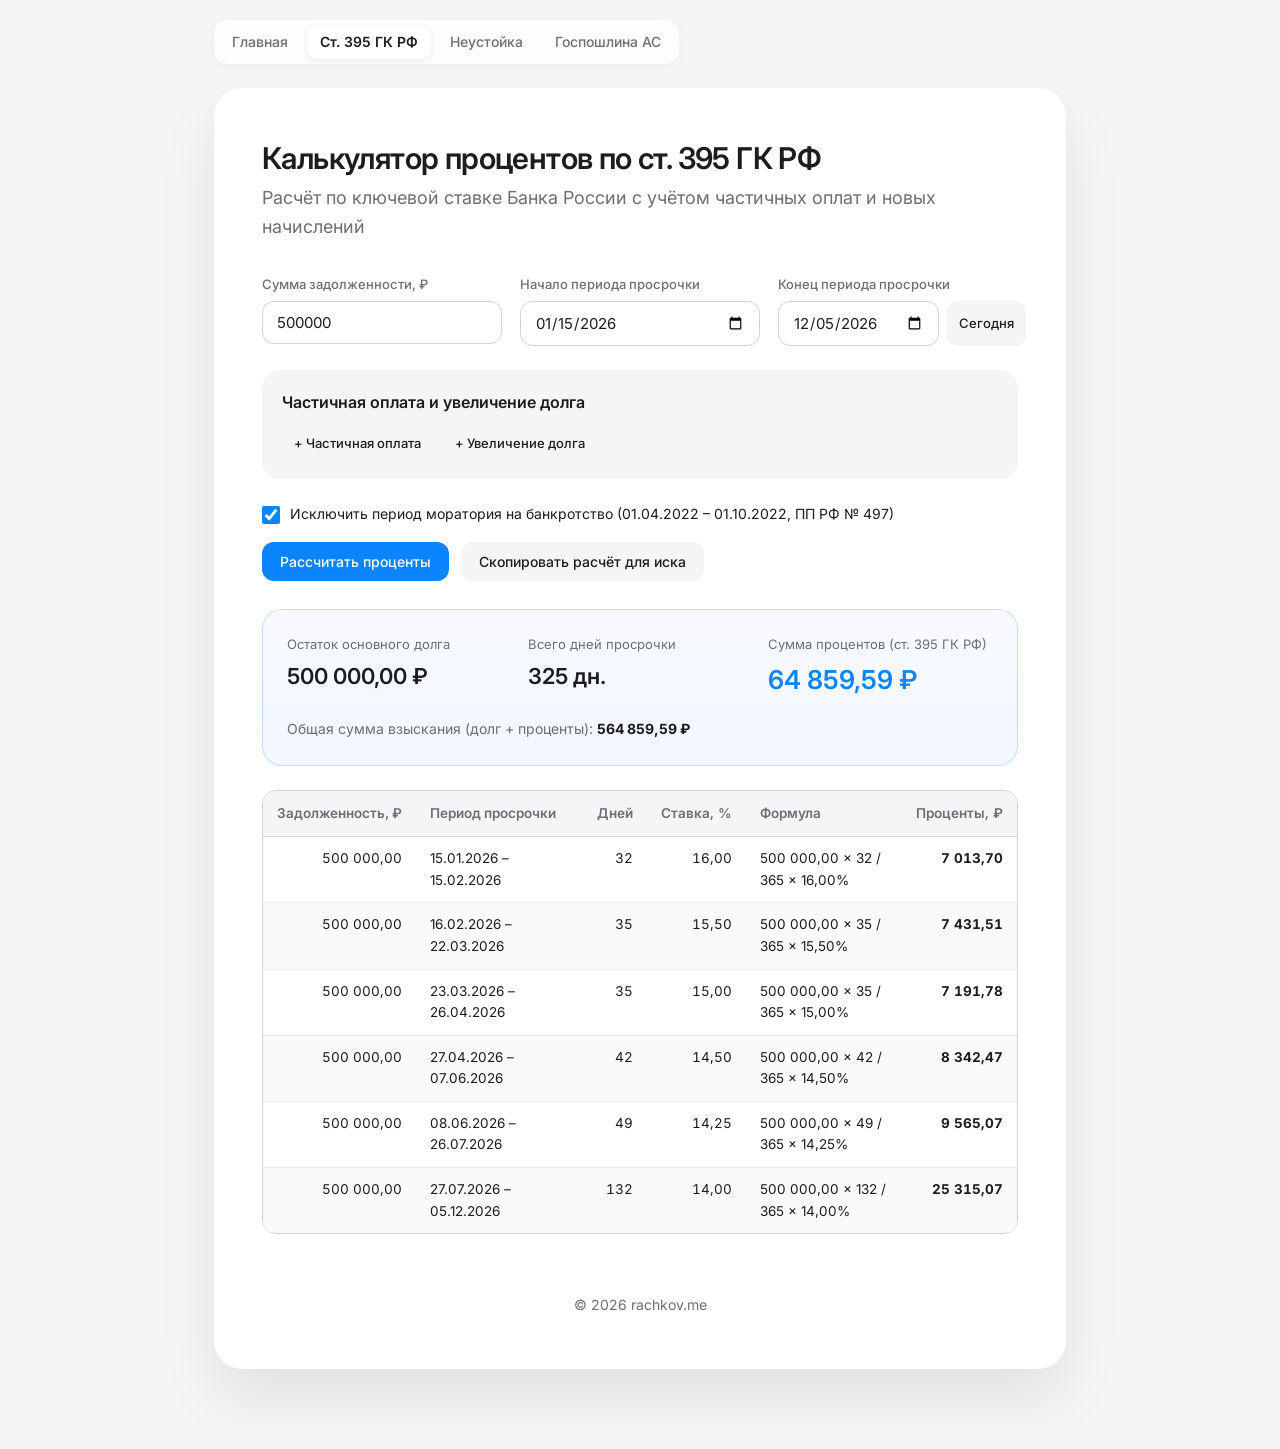
==== 395.html @ 47a921d6 "Create 395.html" ====
<!DOCTYPE html>
<html lang="ru">
<head>
<meta charset="UTF-8" />
<meta name="viewport" content="width=device-width, initial-scale=1.0" />
<title>Калькулятор процентов по ст. 395 ГК РФ — Михаил Рачков</title>
<link href="https://fonts.googleapis.com/css2?family=Inter:wght@300;400;500;600&display=swap" rel="stylesheet">
<link rel="stylesheet" href="style.css">
</head>
<body>
<div class="topbar">
  <nav class="nav-links">
    <a href="index.html">Главная</a>
    <a href="395.html" class="active">Ст. 395 ГК РФ</a>
    <a href="penalty.html">Неустойка</a>
    <a href="duty.html">Госпошлина АС</a>
  </nav>
</div>

<div class="container">
  <div class="card">
    <div class="calc-header">
      <h1>Калькулятор процентов по ст. 395 ГК РФ</h1>
      <div class="subtitle">Расчёт по ключевой ставке Банка России с учётом частичных оплат и новых начислений</div>
    </div>

    <div class="form-grid">
      <div class="field">
        <label for="debt">Сумма задолженности, ₽</label>
        <input type="number" id="debt" step="0.01" min="0" value="500000" placeholder="Например, 500000">
      </div>
      <div class="field">
        <label for="startDate">Начало периода просрочки</label>
        <input type="date" id="startDate" value="2026-01-15">
      </div>
      <div class="field">
        <label for="endDate">Конец периода просрочки</label>
        <div class="input-with-btn">
          <input type="date" id="endDate">
          <button type="button" class="btn btn-secondary btn-sm" id="todayBtn">Сегодня</button>
        </div>
      </div>
    </div>

    <div class="events-box">
      <h3>Частичная оплата и увеличение долга</h3>
      <div id="eventsList"></div>
      <div class="events-actions">
        <button type="button" class="btn btn-secondary btn-sm" onclick="addEventRow('payment')">+ Частичная оплата</button>
        <button type="button" class="btn btn-secondary btn-sm" onclick="addEventRow('increase')">+ Увеличение долга</button>
      </div>
    </div>

    <label class="checkbox-row">
      <input type="checkbox" id="moratorium" checked>
      <span>Исключить период моратория на банкротство (01.04.2022 – 01.10.2022, ПП РФ № 497)</span>
    </label>

    <div style="display:flex; gap:12px; flex-wrap:wrap;">
      <button type="button" class="btn btn-primary" onclick="calculate395()">Рассчитать проценты</button>
      <button type="button" class="btn btn-secondary" id="copyBtn" onclick="copyReport()" style="display:none;">Скопировать расчёт для иска</button>
    </div>

    <div id="resultBlock" style="display:none;">
      <div class="result-card">
        <div class="result-grid">
          <div class="result-item">
            <span>Остаток основного долга</span>
            <strong id="resRemainDebt">0,00 ₽</strong>
          </div>
          <div class="result-item">
            <span>Всего дней просрочки</span>
            <strong id="resTotalDays">0</strong>
          </div>
          <div class="result-item highlight">
            <span>Сумма процентов (ст. 395 ГК РФ)</span>
            <strong id="resTotalInterest">0,00 ₽</strong>
          </div>
        </div>
        <div style="font-size:14px; color:var(--sub);">
          Общая сумма взыскания (долг + проценты): <strong id="resGrandTotal" style="color:var(--text);">0,00 ₽</strong>
        </div>
      </div>

      <div class="table-wrap">
        <table>
          <thead>
            <tr>
              <th>Задолженность, ₽</th>
              <th>Период просрочки</th>
              <th class="num">Дней</th>
              <th class="num">Ставка, %</th>
              <th>Формула</th>
              <th class="num">Проценты, ₽</th>
            </tr>
          </thead>
          <tbody id="breakdownBody"></tbody>
        </table>
      </div>
    </div>

    <footer>© <span id="year"></span> rachkov.me</footer>
  </div>
</div>

<script src="rates.js"></script>
<script>
document.getElementById("endDate").value = todayISO();
document.getElementById("year").textContent = new Date().getFullYear();
document.getElementById("todayBtn").onclick = () => {
  document.getElementById("endDate").value = todayISO();
  calculate395();
};

let lastReportText = "";

function addEventRow(type) {
  const container = document.getElementById("eventsList");
  const row = document.createElement("div");
  row.className = "event-row";
  row.innerHTML = `
    <select class="ev-type">
      <option value="payment" ${type === "payment" ? "selected" : ""}>Частичная оплата</option>
      <option value="increase" ${type === "increase" ? "selected" : ""}>Увеличение долга</option>
    </select>
    <input type="date" class="ev-date" value="${todayISO()}">
    <input type="number" class="ev-amount" step="0.01" min="0" placeholder="Сумма, ₽">
    <button type="button" class="btn-icon-del" title="Удалить" onclick="this.parentElement.remove()">×</button>
  `;
  container.appendChild(row);
}

function calculate395() {
  const initialDebt = parseFloat(document.getElementById("debt").value) || 0;
  const startStr = document.getElementById("startDate").value;
  const endStr = document.getElementById("endDate").value;
  const useMoratorium = document.getElementById("moratorium").checked;

  if (!startStr || !endStr || startStr > endStr) {
    alert("Проверьте даты: дата начала просрочки не может быть позже даты окончания.");
    return;
  }

  // Сбор событий (частичных оплат и увеличений долга)
  const events = [];
  document.querySelectorAll(".event-row").forEach(row => {
    const type = row.querySelector(".ev-type").value;
    const date = row.querySelector(".ev-date").value;
    const amount = parseFloat(row.querySelector(".ev-amount").value) || 0;
    if (date && amount > 0) {
      events.push({ type, date, amount });
    }
  });

  // Собираем все граничные даты разбиения периодов
  const boundaries = new Set([startStr, addDays(endStr, 1)]);

  // Границы изменения ключевой ставки ЦБ
  for (const r of CBR_KEY_RATES) {
    if (r.date > startStr && r.date <= endStr) {
      boundaries.add(r.date);
    }
  }

  // Границы календарных лет (для корректного деления на 365 / 366 дней)
  const startYear = Number(startStr.slice(0, 4));
  const endYear = Number(endStr.slice(0, 4));
  for (let y = startYear + 1; y <= endYear; y++) {
    boundaries.add(`${y}-01-01`);
  }

  // Границы моратория 2022
  if (useMoratorium) {
    if ("2022-04-01" > startStr && "2022-04-01" <= endStr) boundaries.add("2022-04-01");
    if ("2022-10-02" > startStr && "2022-10-02" <= endStr) boundaries.add("2022-10-02");
  }

  // Границы событий
  // Частичная оплата: в день оплаты проценты ещё начисляются на старый долг, снижение — со следующего дня
  // Увеличение долга: с указанной даты начала просрочки по новому траншу
  for (const ev of events) {
    const effDate = ev.type === "payment" ? addDays(ev.date, 1) : ev.date;
    if (effDate > startStr && effDate <= endStr) {
      boundaries.add(effDate);
    }
  }

  const sortedPoints = Array.from(boundaries).sort();
  const tbody = document.getElementById("breakdownBody");
  tbody.innerHTML = "";

  let totalInterest = 0;
  let totalDays = 0;
  let reportLines = [];

  for (let i = 0; i < sortedPoints.length - 1; i++) {
    const segStart = sortedPoints[i];
    const segEnd = addDays(sortedPoints[i + 1], -1);
    if (segStart > segEnd) continue;

    // Считаем актуальный долг на дату segStart
    let currentDebt = initialDebt;
    for (const ev of events) {
      const effDate = ev.type === "payment" ? addDays(ev.date, 1) : ev.date;
      if (effDate <= segStart) {
        if (ev.type === "payment") currentDebt = Math.max(0, currentDebt - ev.amount);
        if (ev.type === "increase") currentDebt += ev.amount;
      }
    }

    const days = diffDaysInclusive(segStart, segEnd);
    const year = Number(segStart.slice(0, 4));
    const diy = daysInYear(year);
    const isMoratoriumSeg = useMoratorium && segStart >= "2022-04-01" && segEnd <= "2022-10-01";
    const rate = isMoratoriumSeg ? 0 : getKeyRateOnDate(segStart);
    const interest = isMoratoriumSeg ? 0 : (currentDebt * days * rate) / (diy * 100);

    totalInterest += interest;
    totalDays += days;

    const formulaStr = isMoratoriumSeg
      ? "Мораторий (0%)"
      : `${formatMoney(currentDebt)} × ${days} / ${diy} × ${rate.toFixed(2).replace(".", ",")}%`;

    const tr = document.createElement("tr");
    tr.innerHTML = `
      <td class="num">${formatMoney(currentDebt)}</td>
      <td>${formatRU(segStart)} – ${formatRU(segEnd)}</td>
      <td class="num">${days}</td>
      <td class="num">${isMoratoriumSeg ? "0,00" : rate.toFixed(2).replace(".", ",")}</td>
      <td>${formulaStr}</td>
      <td class="num"><strong>${formatMoney(interest)}</strong></td>
    `;
    tbody.appendChild(tr);

    reportLines.push(
      `• с ${formatRU(segStart)} по ${formatRU(segEnd)} (${days} дн.): долг ${formatMoney(currentDebt)} руб., ставка ${isMoratoriumSeg ? "0% (мораторий)" : rate.toFixed(2).replace(".", ",") + "%"} — ${formatMoney(interest)} руб.`
    );
  }

  // Итоговый остаток долга на конец расчётного периода
  let finalDebt = initialDebt;
  for (const ev of events) {
    if (ev.date <= endStr) {
      if (ev.type === "payment") finalDebt = Math.max(0, finalDebt - ev.amount);
      if (ev.type === "increase") finalDebt += ev.amount;
    }
  }

  document.getElementById("resRemainDebt").textContent = `${formatMoney(finalDebt)} ₽`;
  document.getElementById("resTotalDays").textContent = `${totalDays} дн.`;
  document.getElementById("resTotalInterest").textContent = `${formatMoney(totalInterest)} ₽`;
  document.getElementById("resGrandTotal").textContent = `${formatMoney(finalDebt + totalInterest)} ₽`;

  document.getElementById("resultBlock").style.display = "block";
  document.getElementById("copyBtn").style.display = "inline-flex";

  lastReportText = [
    `РАСЧЁТ ПРОЦЕНТОВ ЗА ПОЛЬЗОВАНИЕ ЧУЖИМИ ДЕНЕЖНЫМИ СРЕДСТВАМИ (СТ. 395 ГК РФ)`,
    `Период просрочки: с ${formatRU(startStr)} по ${formatRU(endStr)} (${totalDays} дн.)`,
    ``,
    ...reportLines,
    ``,
    `Итого сумма процентов по ст. 395 ГК РФ: ${formatMoney(totalInterest)} руб.`,
    `Остаток основного долга: ${formatMoney(finalDebt)} руб.`,
    `Общая сумма задолженности: ${formatMoney(finalDebt + totalInterest)} руб.`
  ].join("\n");
}

function copyReport() {
  navigator.clipboard.writeText(lastReportText).then(() => {
    const btn = document.getElementById("copyBtn");
    const orig = btn.textContent;
    btn.textContent = "Скопировано!";
    setTimeout(() => (btn.textContent = orig), 2000);
  });
}

calculate395();
</script>
</body>
</html>
---- style.css ----
:root {
  --text: #1d1d1f;
  --sub: #6e6e73;
  --accent: #0a84ff;
  --accent-hover: #0071e3;
  --bg: #f5f5f7;
  --card: #ffffff;
  --border: #d2d2d7;
  --row-alt: #fafafa;
  --danger: #ff3b30;
  --success: #34c759;
}

* {
  box-sizing: border-box;
  margin: 0;
  padding: 0;
}

body {
  font-family: "Inter", system-ui, -apple-system, Segoe UI, Roboto, Arial, sans-serif;
  background: var(--bg);
  color: var(--text);
  line-height: 1.6;
  -webkit-font-smoothing: antialiased;
}

/* Верхняя навигация */
.topbar {
  max-width: 900px;
  margin: 0 auto;
  padding: 20px 24px 0;
  display: flex;
  align-items: center;
  justify-content: space-between;
  gap: 16px;
  flex-wrap: wrap;
}

.nav-links {
  display: flex;
  align-items: center;
  gap: 6px;
  flex-wrap: wrap;
  background: rgba(255, 255, 255, 0.75);
  backdrop-filter: blur(12px);
  padding: 5px;
  border-radius: 14px;
  box-shadow: 0 2px 10px rgba(0, 0, 0, 0.04);
}

.nav-links a {
  text-decoration: none;
  color: var(--sub);
  font-size: 14px;
  font-weight: 500;
  padding: 6px 13px;
  border-radius: 10px;
  transition: all 0.2s ease;
}

.nav-links a:hover {
  color: var(--text);
  background: rgba(0, 0, 0, 0.04);
}

.nav-links a.active {
  background: var(--card);
  color: var(--text);
  font-weight: 600;
  box-shadow: 0 2px 6px rgba(0, 0, 0, 0.08);
}

.lang {
  font-size: 14px;
  color: var(--sub);
  margin-left: auto;
}

.lang button {
  background: none;
  border: none;
  color: var(--sub);
  cursor: pointer;
  padding: 4px 6px;
  font-size: 14px;
  font-family: inherit;
}

.lang button.active {
  color: var(--text);
  font-weight: 600;
}

/* Основной контейнер и карточка */
.container {
  max-width: 900px;
  margin: 0 auto;
  padding: 24px 24px 80px;
}

.card {
  background: var(--card);
  border-radius: 28px;
  padding: 52px 48px;
  box-shadow: 0 30px 60px rgba(0, 0, 0, 0.08);
}

header {
  text-align: center;
  margin-bottom: 50px;
}

.avatar {
  width: 160px;
  height: 160px;
  border-radius: 50%;
  object-fit: cover;
  margin-bottom: 24px;
  box-shadow: 0 10px 25px rgba(0, 0, 0, 0.15);
}

h1 {
  font-weight: 600;
  font-size: 38px;
  letter-spacing: -0.02em;
  line-height: 1.2;
}

.subtitle {
  margin-top: 8px;
  font-size: 18px;
  color: var(--sub);
}

.email {
  display: inline-block;
  margin-top: 10px;
  color: var(--accent);
  text-decoration: none;
  font-weight: 500;
}

section {
  margin-top: 48px;
}

h2 {
  font-size: 22px;
  font-weight: 600;
  margin-bottom: 16px;
  letter-spacing: -0.01em;
}

h3 {
  font-size: 16px;
  font-weight: 600;
  margin-bottom: 12px;
  color: var(--text);
}

p {
  margin-bottom: 14px;
  color: var(--sub);
}

ul {
  padding-left: 18px;
  color: var(--sub);
}

li {
  margin-bottom: 8px;
  color: var(--sub);
}

[data-lang] {
  display: none;
}

/* Формы и калькуляторы */
.calc-header {
  text-align: left;
  margin-bottom: 32px;
}

.calc-header h1 {
  font-size: 30px;
}

.form-grid {
  display: grid;
  grid-template-columns: repeat(auto-fit, minmax(220px, 1fr));
  gap: 18px;
  margin-bottom: 24px;
}

.field {
  display: flex;
  flex-direction: column;
  gap: 6px;
}

.field label {
  font-size: 13px;
  font-weight: 500;
  color: var(--sub);
}

input[type="text"],
input[type="number"],
input[type="date"],
select {
  width: 100%;
  padding: 11px 14px;
  border: 1px solid var(--border);
  border-radius: 12px;
  font-size: 15px;
  font-family: inherit;
  color: var(--text);
  background: #fff;
  transition: border-color 0.2s, box-shadow 0.2s;
}

input:focus,
select:focus {
  outline: none;
  border-color: var(--accent);
  box-shadow: 0 0 0 3px rgba(10, 132, 255, 0.15);
}

.input-with-btn {
  display: flex;
  gap: 8px;
}

.btn {
  display: inline-flex;
  align-items: center;
  justify-content: center;
  gap: 6px;
  padding: 11px 18px;
  border-radius: 12px;
  font-size: 14px;
  font-weight: 500;
  font-family: inherit;
  cursor: pointer;
  border: none;
  transition: all 0.2s;
}

.btn-primary {
  background: var(--accent);
  color: #fff;
}

.btn-primary:hover {
  background: var(--accent-hover);
}

.btn-secondary {
  background: var(--bg);
  color: var(--text);
}

.btn-secondary:hover {
  background: #e8e8ed;
}

.btn-sm {
  padding: 8px 12px;
  font-size: 13px;
  border-radius: 10px;
}

.btn-icon-del {
  background: none;
  border: none;
  color: var(--sub);
  cursor: pointer;
  font-size: 18px;
  padding: 6px 10px;
  border-radius: 8px;
}

.btn-icon-del:hover {
  color: var(--danger);
  background: rgba(255, 59, 48, 0.08);
}

/* Блок движений долга */
.events-box {
  background: var(--bg);
  border-radius: 18px;
  padding: 20px;
  margin-bottom: 24px;
}

.events-actions {
  display: flex;
  gap: 10px;
  flex-wrap: wrap;
}

.event-row {
  display: grid;
  grid-template-columns: 165px 150px 1fr auto;
  gap: 10px;
  align-items: center;
  margin-bottom: 10px;
  background: #fff;
  padding: 10px;
  border-radius: 12px;
  border: 1px solid rgba(0, 0, 0, 0.05);
}

.checkbox-row {
  display: flex;
  align-items: center;
  gap: 10px;
  margin-bottom: 16px;
  font-size: 14px;
  color: var(--text);
  cursor: pointer;
}

.checkbox-row input[type="checkbox"] {
  width: 18px;
  height: 18px;
  accent-color: var(--accent);
  cursor: pointer;
}

/* Блок итогов */
.result-card {
  background: linear-gradient(180deg, #f8faff 0%, #f2f6ff 100%);
  border: 1px solid rgba(10, 132, 255, 0.2);
  border-radius: 20px;
  padding: 24px;
  margin-top: 28px;
}

.result-grid {
  display: grid;
  grid-template-columns: repeat(auto-fit, minmax(180px, 1fr));
  gap: 16px;
  margin-bottom: 18px;
}

.result-item span {
  display: block;
  font-size: 13px;
  color: var(--sub);
  margin-bottom: 4px;
}

.result-item strong {
  font-size: 22px;
  font-weight: 600;
  color: var(--text);
}

.result-item.highlight strong {
  color: var(--accent);
  font-size: 26px;
}

/* Таблица расчёта */
.table-wrap {
  overflow-x: auto;
  margin-top: 24px;
  border: 1px solid var(--border);
  border-radius: 14px;
}

table {
  width: 100%;
  border-collapse: collapse;
  font-size: 13.5px;
  text-align: left;
}

th {
  background: var(--bg);
  color: var(--sub);
  font-weight: 600;
  padding: 12px 14px;
  border-bottom: 1px solid var(--border);
  white-space: nowrap;
}

td {
  padding: 11px 14px;
  border-bottom: 1px solid #ececef;
  color: var(--text);
  vertical-align: top;
}

tr:last-child td {
  border-bottom: none;
}

tr:nth-child(even) td {
  background: var(--row-alt);
}

.num {
  text-align: right;
  font-variant-numeric: tabular-nums;
  white-space: nowrap;
}

.note-box {
  margin-top: 16px;
  padding: 14px 16px;
  background: var(--bg);
  border-radius: 12px;
  font-size: 13.5px;
  color: var(--sub);
}

footer {
  margin-top: 60px;
  text-align: center;
  font-size: 14px;
  color: var(--sub);
}

@media (max-width: 680px) {
  .card {
    padding: 32px 20px;
    border-radius: 22px;
  }
  .event-row {
    grid-template-columns: 1fr;
  }
  h1 {
    font-size: 30px;
  }
}
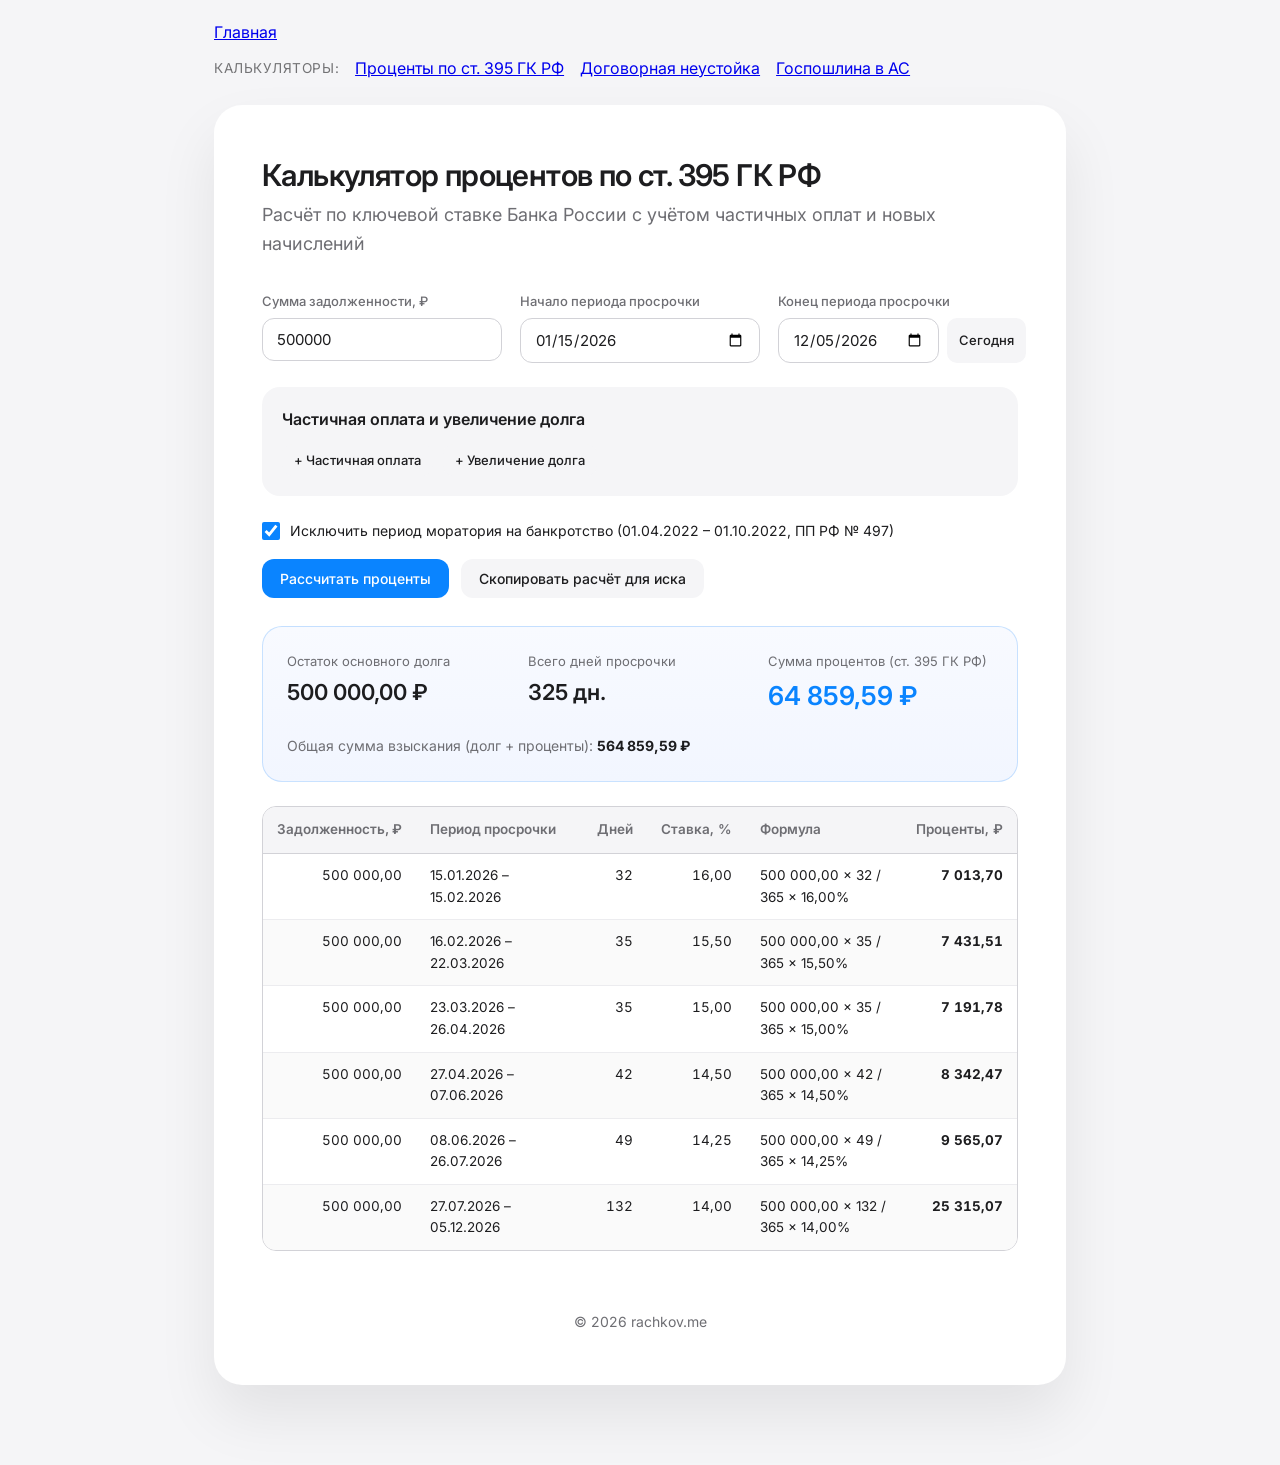
==== commit deb80f76: "Update 395.html" ====
--- a/395.html
+++ b/395.html
@@ -9,12 +9,17 @@
 </head>
 <body>
 <div class="topbar">
-  <nav class="nav-links">
+  <nav class="nav-grouped">
+  <div class="nav-row">
     <a href="index.html">Главная</a>
-    <a href="395.html" class="active">Ст. 395 ГК РФ</a>
-    <a href="penalty.html">Неустойка</a>
-    <a href="duty.html">Госпошлина АС</a>
-  </nav>
+  </div>
+  <div class="nav-row">
+    <span class="nav-label">Калькуляторы:</span>
+    <a href="395.html" class="active">Проценты по ст. 395 ГК РФ</a>
+    <a href="penalty.html">Договорная неустойка</a>
+    <a href="duty.html">Госпошлина в АС</a>
+  </div>
+</nav>
 </div>
 
 <div class="container">
--- a/style.css
+++ b/style.css
@@ -438,3 +438,24 @@
     font-size: 30px;
   }
 }
+/* Двухстрочное меню */
+.nav-grouped {
+  display: flex;
+  flex-direction: column;
+  gap: 10px;
+}
+
+.nav-row {
+  display: flex;
+  flex-wrap: wrap;
+  align-items: center;
+  gap: 8px 16px;
+}
+
+.nav-label {
+  font-size: 0.85em;
+  text-transform: uppercase;
+  letter-spacing: 0.04em;
+  opacity: 0.6;
+  user-select: none;
+}
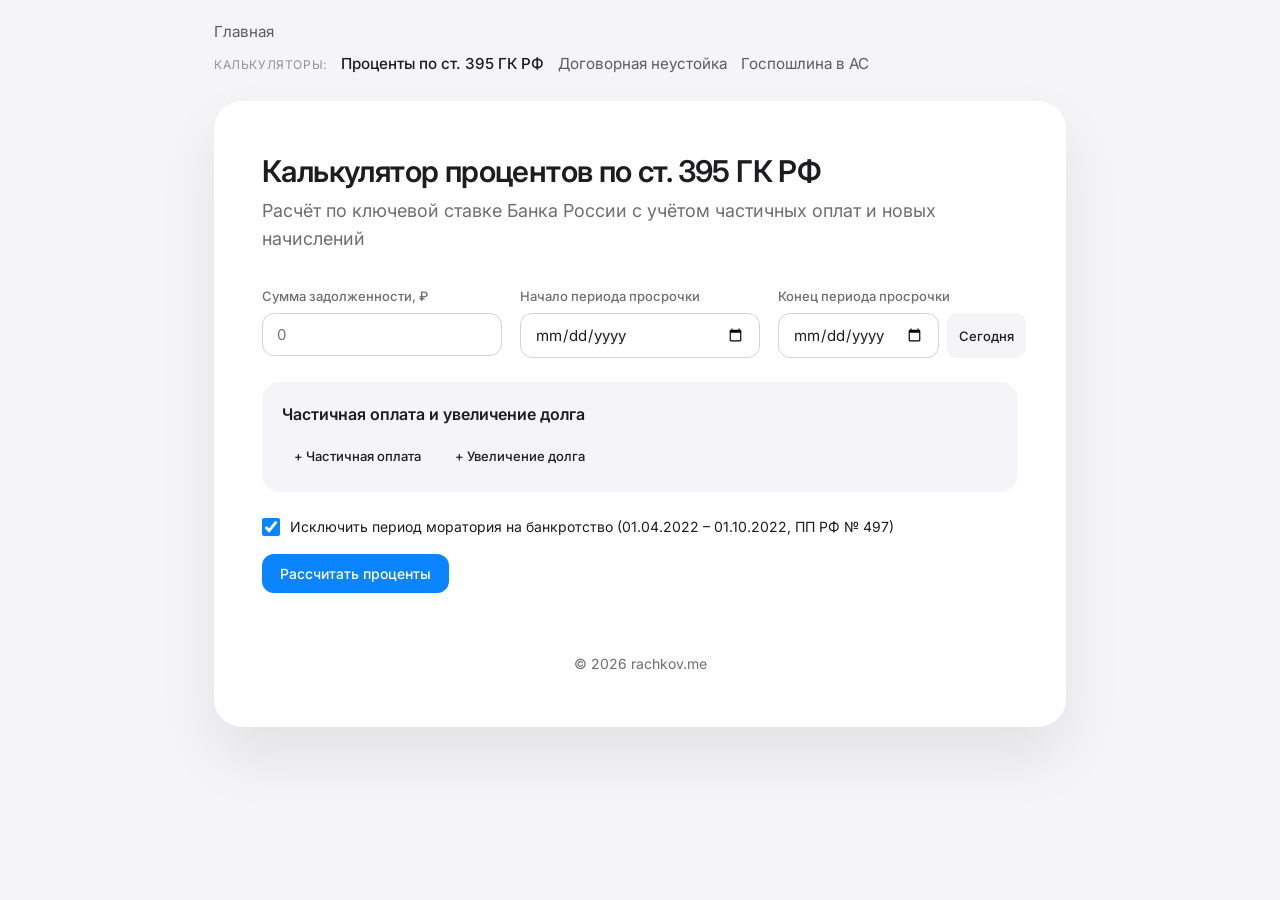
==== commit e8f5042f: "Update 395.html" ====
--- a/395.html
+++ b/395.html
@@ -32,11 +32,11 @@
     <div class="form-grid">
       <div class="field">
         <label for="debt">Сумма задолженности, ₽</label>
-        <input type="number" id="debt" step="0.01" min="0" value="500000" placeholder="Например, 500000">
+        <input type="number" id="debt" step="0.01" min="0" placeholder="0">
       </div>
       <div class="field">
         <label for="startDate">Начало периода просрочки</label>
-        <input type="date" id="startDate" value="2026-01-15">
+        <input type="date" id="startDate">
       </div>
       <div class="field">
         <label for="endDate">Конец периода просрочки</label>
@@ -110,11 +110,12 @@
 
 <script src="rates.js"></script>
 <script>
-document.getElementById("endDate").value = todayISO();
 document.getElementById("year").textContent = new Date().getFullYear();
 document.getElementById("todayBtn").onclick = () => {
   document.getElementById("endDate").value = todayISO();
-  calculate395();
+  if (document.getElementById("startDate").value && document.getElementById("debt").value) {
+    calculate395();
+  }
 };
 
 let lastReportText = "";
@@ -128,8 +129,8 @@
       <option value="payment" ${type === "payment" ? "selected" : ""}>Частичная оплата</option>
       <option value="increase" ${type === "increase" ? "selected" : ""}>Увеличение долга</option>
     </select>
-    <input type="date" class="ev-date" value="${todayISO()}">
-    <input type="number" class="ev-amount" step="0.01" min="0" placeholder="Сумма, ₽">
+    <input type="date" class="ev-date">
+    <input type="number" class="ev-amount" step="0.01" min="0" placeholder="0">
     <button type="button" class="btn-icon-del" title="Удалить" onclick="this.parentElement.remove()">×</button>
   `;
   container.appendChild(row);
@@ -141,7 +142,17 @@
   const endStr = document.getElementById("endDate").value;
   const useMoratorium = document.getElementById("moratorium").checked;
 
-  if (!startStr || !endStr || startStr > endStr) {
+  if (!initialDebt || initialDebt <= 0) {
+    alert("Укажите сумму задолженности.");
+    return;
+  }
+
+  if (!startStr || !endStr) {
+    alert("Укажите даты начала и окончания периода просрочки.");
+    return;
+  }
+
+  if (startStr > endStr) {
     alert("Проверьте даты: дата начала просрочки не может быть позже даты окончания.");
     return;
   }
@@ -280,8 +291,6 @@
     setTimeout(() => (btn.textContent = orig), 2000);
   });
 }
-
-calculate395();
 </script>
 </body>
 </html>
--- a/style.css
+++ b/style.css
@@ -439,23 +439,73 @@
   }
 }
 /* Двухстрочное меню */
+.topbar {
+  align-items: flex-start;
+}
+
 .nav-grouped {
   display: flex;
   flex-direction: column;
-  gap: 10px;
+  gap: 8px;
 }
 
 .nav-row {
   display: flex;
   flex-wrap: wrap;
   align-items: center;
-  gap: 8px 16px;
+  gap: 6px 14px;
+}
+
+.nav-row a {
+  text-decoration: none;
+  color: inherit;
+  opacity: 0.7;
+  font-size: 0.95rem;
+  transition: opacity 0.2s;
+}
+
+.nav-row a:hover,
+.nav-row a.active {
+  opacity: 1;
+  font-weight: 500;
 }
 
 .nav-label {
-  font-size: 0.85em;
+  font-size: 0.75rem;
   text-transform: uppercase;
-  letter-spacing: 0.04em;
-  opacity: 0.6;
+  letter-spacing: 0.05em;
+  opacity: 0.45;
   user-select: none;
 }
+/* Выравнивание RU | EN наверху на всех экранах до 960px */
+@media (max-width: 960px) {
+  .topbar {
+    position: relative !important;
+  }
+
+  .lang-switch,
+  .lang,
+  .language-switch {
+    position: absolute !important;
+    top: 24px !important;
+    right: 0 !important;
+  }
+}
+
+/* Ссылки столбиком только в портретном (узком) режиме */
+@media (max-width: 640px) {
+  .nav-row:nth-child(2) {
+    flex-direction: column !important;
+    align-items: flex-start !important;
+    gap: 8px !important;
+  }
+
+  .nav-row:nth-child(2) a {
+    padding-left: 10px !important;
+  }
+}
+/* Выравнивание текста по ширине в карточке */
+.card section p,
+.card section li {
+  text-align: justify;
+}
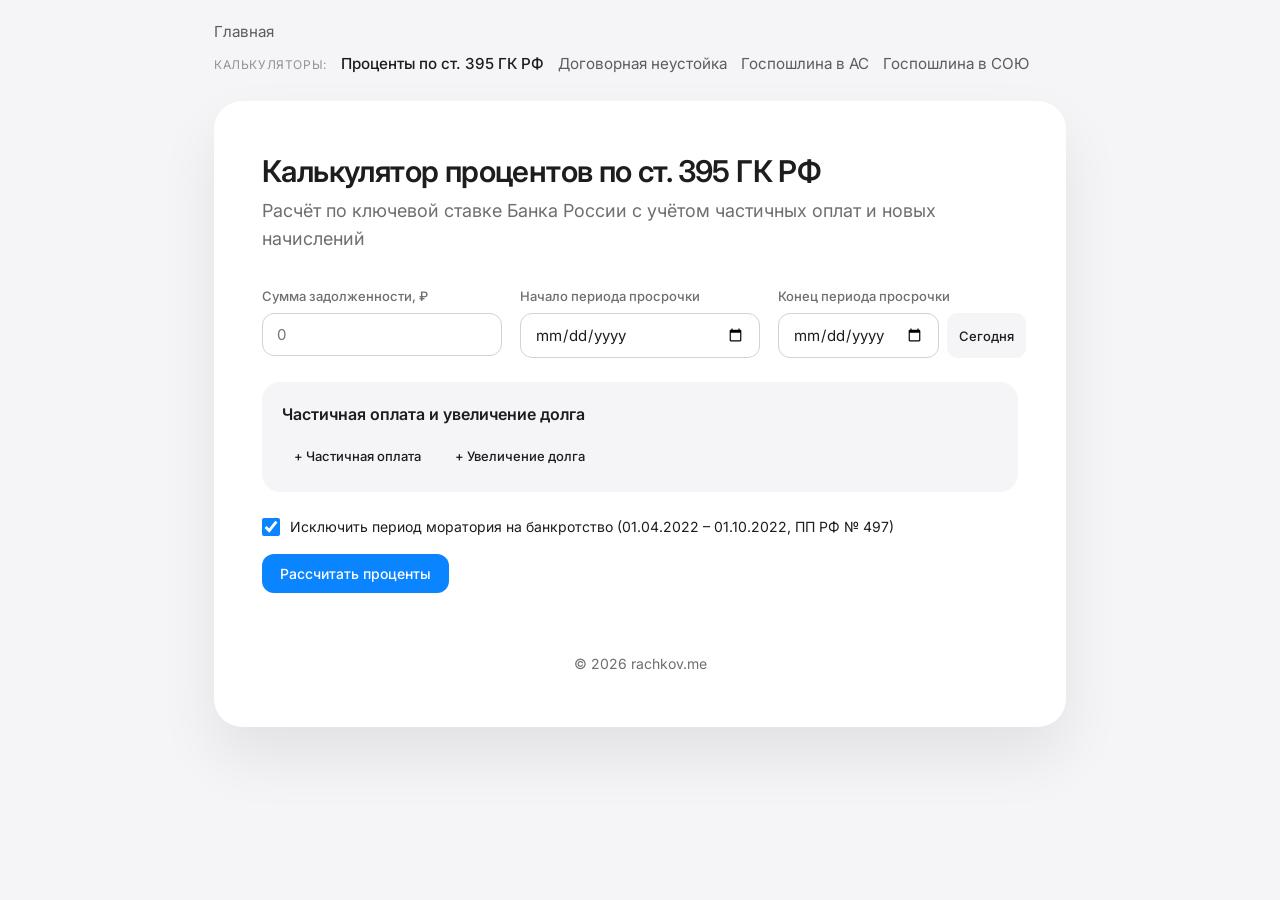
==== commit 260a94eb: "Update 395.html" ====
--- a/395.html
+++ b/395.html
@@ -18,6 +18,7 @@
     <a href="395.html" class="active">Проценты по ст. 395 ГК РФ</a>
     <a href="penalty.html">Договорная неустойка</a>
     <a href="duty.html">Госпошлина в АС</a>
+    <a href="duty-sou.html">Госпошлина в СОЮ</a>
   </div>
 </nav>
 </div>
@@ -63,7 +64,7 @@
 
     <div style="display:flex; gap:12px; flex-wrap:wrap;">
       <button type="button" class="btn btn-primary" onclick="calculate395()">Рассчитать проценты</button>
-      <button type="button" class="btn btn-secondary" id="copyBtn" onclick="copyReport()" style="display:none;">Скопировать расчёт для иска</button>
+      <button type="button" class="btn btn-secondary" id="copyBtn" onclick="copyReport()" style="display:none;">Скопировать таблицу для иска</button>
     </div>
 
     <div id="resultBlock" style="display:none;">
@@ -119,6 +120,7 @@
 };
 
 let lastReportText = "";
+let lastReportHtml = "";
 
 function addEventRow(type) {
   const container = document.getElementById("eventsList");
@@ -157,7 +159,6 @@
     return;
   }
 
-  // Сбор событий (частичных оплат и увеличений долга)
   const events = [];
   document.querySelectorAll(".event-row").forEach(row => {
     const type = row.querySelector(".ev-type").value;
@@ -168,32 +169,25 @@
     }
   });
 
-  // Собираем все граничные даты разбиения периодов
   const boundaries = new Set([startStr, addDays(endStr, 1)]);
 
-  // Границы изменения ключевой ставки ЦБ
   for (const r of CBR_KEY_RATES) {
     if (r.date > startStr && r.date <= endStr) {
       boundaries.add(r.date);
     }
   }
 
-  // Границы календарных лет (для корректного деления на 365 / 366 дней)
   const startYear = Number(startStr.slice(0, 4));
   const endYear = Number(endStr.slice(0, 4));
   for (let y = startYear + 1; y <= endYear; y++) {
     boundaries.add(`${y}-01-01`);
   }
 
-  // Границы моратория 2022
   if (useMoratorium) {
     if ("2022-04-01" > startStr && "2022-04-01" <= endStr) boundaries.add("2022-04-01");
     if ("2022-10-02" > startStr && "2022-10-02" <= endStr) boundaries.add("2022-10-02");
   }
 
-  // Границы событий
-  // Частичная оплата: в день оплаты проценты ещё начисляются на старый долг, снижение — со следующего дня
-  // Увеличение долга: с указанной даты начала просрочки по новому траншу
   for (const ev of events) {
     const effDate = ev.type === "payment" ? addDays(ev.date, 1) : ev.date;
     if (effDate > startStr && effDate <= endStr) {
@@ -208,13 +202,13 @@
   let totalInterest = 0;
   let totalDays = 0;
   let reportLines = [];
+  let htmlRows = [];
 
   for (let i = 0; i < sortedPoints.length - 1; i++) {
     const segStart = sortedPoints[i];
     const segEnd = addDays(sortedPoints[i + 1], -1);
     if (segStart > segEnd) continue;
 
-    // Считаем актуальный долг на дату segStart
     let currentDebt = initialDebt;
     for (const ev of events) {
       const effDate = ev.type === "payment" ? addDays(ev.date, 1) : ev.date;
@@ -234,27 +228,38 @@
     totalInterest += interest;
     totalDays += days;
 
+    const rateStr = isMoratoriumSeg ? "0,00" : rate.toFixed(2).replace(".", ",");
     const formulaStr = isMoratoriumSeg
       ? "Мораторий (0%)"
-      : `${formatMoney(currentDebt)} × ${days} / ${diy} × ${rate.toFixed(2).replace(".", ",")}%`;
+      : `${formatMoney(currentDebt)} × ${days} / ${diy} × ${rateStr}%`;
 
     const tr = document.createElement("tr");
     tr.innerHTML = `
       <td class="num">${formatMoney(currentDebt)}</td>
       <td>${formatRU(segStart)} – ${formatRU(segEnd)}</td>
       <td class="num">${days}</td>
-      <td class="num">${isMoratoriumSeg ? "0,00" : rate.toFixed(2).replace(".", ",")}</td>
+      <td class="num">${rateStr}</td>
       <td>${formulaStr}</td>
       <td class="num"><strong>${formatMoney(interest)}</strong></td>
     `;
     tbody.appendChild(tr);
 
     reportLines.push(
-      `• с ${formatRU(segStart)} по ${formatRU(segEnd)} (${days} дн.): долг ${formatMoney(currentDebt)} руб., ставка ${isMoratoriumSeg ? "0% (мораторий)" : rate.toFixed(2).replace(".", ",") + "%"} — ${formatMoney(interest)} руб.`
+      `${formatMoney(currentDebt)}\t${formatRU(segStart)} – ${formatRU(segEnd)}\t${days}\t${rateStr}%\t${formulaStr}\t${formatMoney(interest)}`
     );
-  }
-
-  // Итоговый остаток долга на конец расчётного периода
+
+    htmlRows.push(`
+      <tr>
+        <td style="border:1px solid #000; padding:4px 5px; text-align:right; word-wrap:break-word;">${formatMoney(currentDebt)}</td>
+        <td style="border:1px solid #000; padding:4px 5px; text-align:center; white-space:nowrap;">${formatRU(segStart)} – ${formatRU(segEnd)}</td>
+        <td style="border:1px solid #000; padding:4px 5px; text-align:right;">${days}</td>
+        <td style="border:1px solid #000; padding:4px 5px; text-align:right;">${rateStr}%</td>
+        <td style="border:1px solid #000; padding:4px 5px; word-wrap:break-word;">${formulaStr}</td>
+        <td style="border:1px solid #000; padding:4px 5px; text-align:right; word-wrap:break-word;"><strong>${formatMoney(interest)}</strong></td>
+      </tr>
+    `);
+  }
+
   let finalDebt = initialDebt;
   for (const ev of events) {
     if (ev.date <= endStr) {
@@ -275,21 +280,80 @@
     `РАСЧЁТ ПРОЦЕНТОВ ЗА ПОЛЬЗОВАНИЕ ЧУЖИМИ ДЕНЕЖНЫМИ СРЕДСТВАМИ (СТ. 395 ГК РФ)`,
     `Период просрочки: с ${formatRU(startStr)} по ${formatRU(endStr)} (${totalDays} дн.)`,
     ``,
+    `Задолженность, ₽\tПериод просрочки\tДней\tСтавка\tФормула\tПроценты, ₽`,
     ...reportLines,
     ``,
     `Итого сумма процентов по ст. 395 ГК РФ: ${formatMoney(totalInterest)} руб.`,
     `Остаток основного долга: ${formatMoney(finalDebt)} руб.`,
     `Общая сумма задолженности: ${formatMoney(finalDebt + totalInterest)} руб.`
   ].join("\n");
+
+  lastReportHtml = `
+    <div style="font-family: 'Times New Roman', serif; font-size: 11pt; color: #000; width: 16.5cm;">
+      <p style="font-weight: bold; margin-bottom: 4px;">РАСЧЁТ ПРОЦЕНТОВ ЗА ПОЛЬЗОВАНИЕ ЧУЖИМИ ДЕНЕЖНЫМИ СРЕДСТВАМИ (СТ. 395 ГК РФ)</p>
+      <p style="margin-top: 0; margin-bottom: 8px;">Период просрочки: с ${formatRU(startStr)} по ${formatRU(endStr)} (${totalDays} дн.)</p>
+      <table style="border-collapse: collapse; width: 16.5cm; table-layout: fixed; font-size: 9.5pt;">
+        <colgroup>
+          <col style="width: 16%;">
+          <col style="width: 23%;">
+          <col style="width: 8%;">
+          <col style="width: 10%;">
+          <col style="width: 27%;">
+          <col style="width: 16%;">
+        </colgroup>
+        <thead>
+          <tr style="background-color: #f2f2f2;">
+            <th style="border:1px solid #000; padding:4px 5px;">Задолженность, ₽</th>
+            <th style="border:1px solid #000; padding:4px 5px;">Период просрочки</th>
+            <th style="border:1px solid #000; padding:4px 5px;">Дней</th>
+            <th style="border:1px solid #000; padding:4px 5px;">Ставка</th>
+            <th style="border:1px solid #000; padding:4px 5px;">Формула</th>
+            <th style="border:1px solid #000; padding:4px 5px;">Проценты, ₽</th>
+          </tr>
+        </thead>
+        <tbody>
+          ${htmlRows.join("")}
+          <tr>
+            <td colspan="2" style="border:1px solid #000; padding:4px 5px; font-weight:bold;">Итого:</td>
+            <td style="border:1px solid #000; padding:4px 5px; text-align:right; font-weight:bold;">${totalDays}</td>
+            <td colspan="2" style="border:1px solid #000; padding:4px 5px;"></td>
+            <td style="border:1px solid #000; padding:4px 5px; text-align:right; font-weight:bold;">${formatMoney(totalInterest)}</td>
+          </tr>
+        </tbody>
+      </table>
+      <p style="margin-top: 8px; font-size: 11pt;">
+        <strong>Итого сумма процентов по ст. 395 ГК РФ:</strong> ${formatMoney(totalInterest)} руб.<br>
+        <strong>Остаток основного долга:</strong> ${formatMoney(finalDebt)} руб.<br>
+        <strong>Общая сумма задолженности:</strong> ${formatMoney(finalDebt + totalInterest)} руб.
+      </p>
+    </div>
+  `;
 }
 
-function copyReport() {
-  navigator.clipboard.writeText(lastReportText).then(() => {
-    const btn = document.getElementById("copyBtn");
-    const orig = btn.textContent;
+async function copyReport() {
+  const btn = document.getElementById("copyBtn");
+  const orig = btn.textContent;
+
+  try {
+    if (window.ClipboardItem) {
+      const htmlBlob = new Blob([lastReportHtml], { type: "text/html" });
+      const textBlob = new Blob([lastReportText], { type: "text/plain" });
+      await navigator.clipboard.write([
+        new ClipboardItem({
+          "text/html": htmlBlob,
+          "text/plain": textBlob
+        })
+      ]);
+    } else {
+      await navigator.clipboard.writeText(lastReportText);
+    }
+    btn.textContent = "Таблица скопирована!";
+    setTimeout(() => (btn.textContent = orig), 2000);
+  } catch (e) {
+    await navigator.clipboard.writeText(lastReportText);
     btn.textContent = "Скопировано!";
     setTimeout(() => (btn.textContent = orig), 2000);
-  });
+  }
 }
 </script>
 </body>
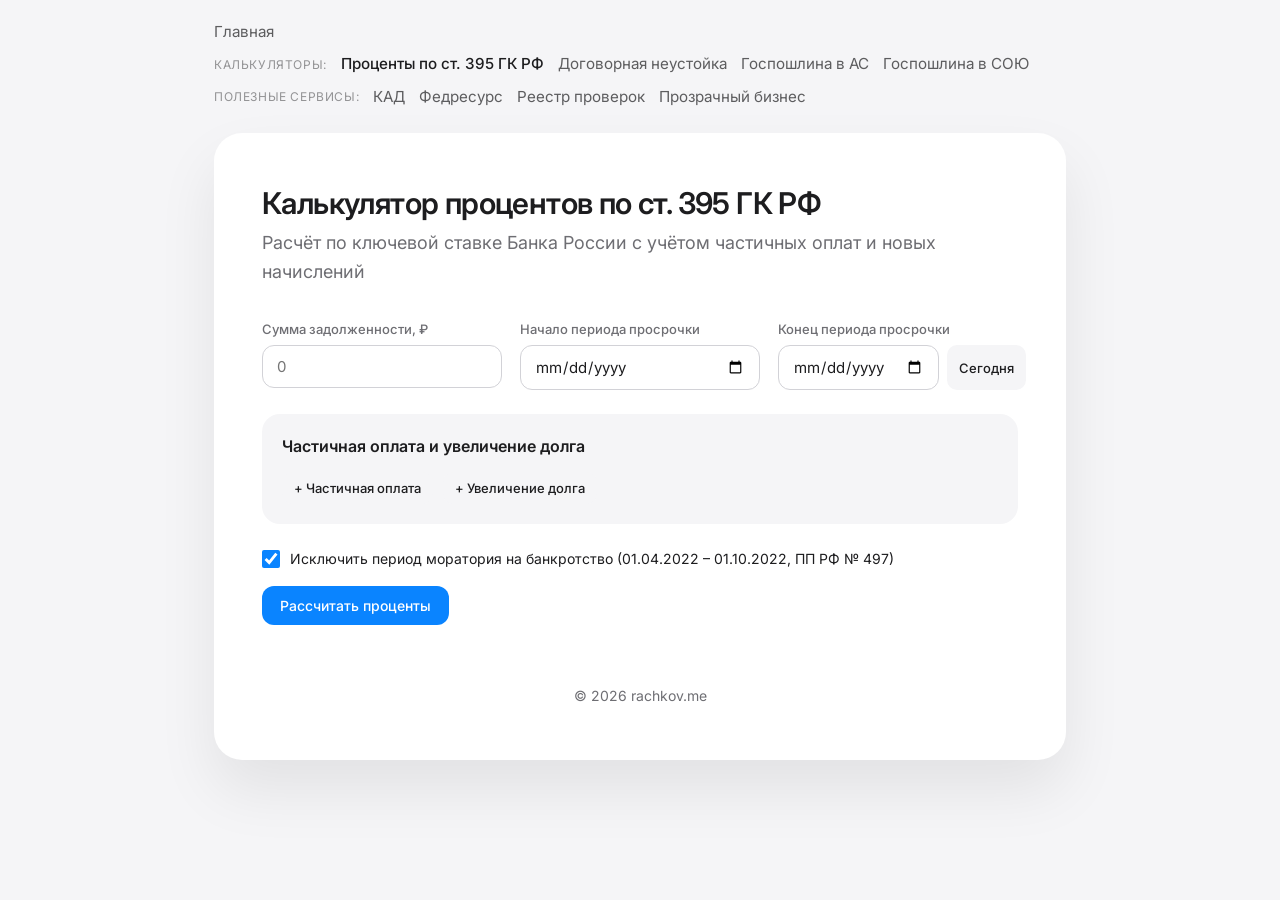
==== commit 36ab8000: "Update 395.html" ====
--- a/395.html
+++ b/395.html
@@ -19,6 +19,13 @@
     <a href="penalty.html">Договорная неустойка</a>
     <a href="duty.html">Госпошлина в АС</a>
     <a href="duty-sou.html">Госпошлина в СОЮ</a>
+  </div>
+    <div class="nav-row">
+    <span class="nav-label">Полезные сервисы:</span>
+    <a href="https://kad.arbitr.ru/" target="_blank" rel="noopener noreferrer">КАД</a>
+    <a href="https://fedresurs.ru/" target="_blank" rel="noopener noreferrer">Федресурс</a>
+    <a href="https://proverki.gov.ru/portal" target="_blank" rel="noopener noreferrer">Реестр проверок</a>
+    <a href="https://pb.nalog.ru/" target="_blank" rel="noopener noreferrer">Прозрачный бизнес</a>
   </div>
 </nav>
 </div>
